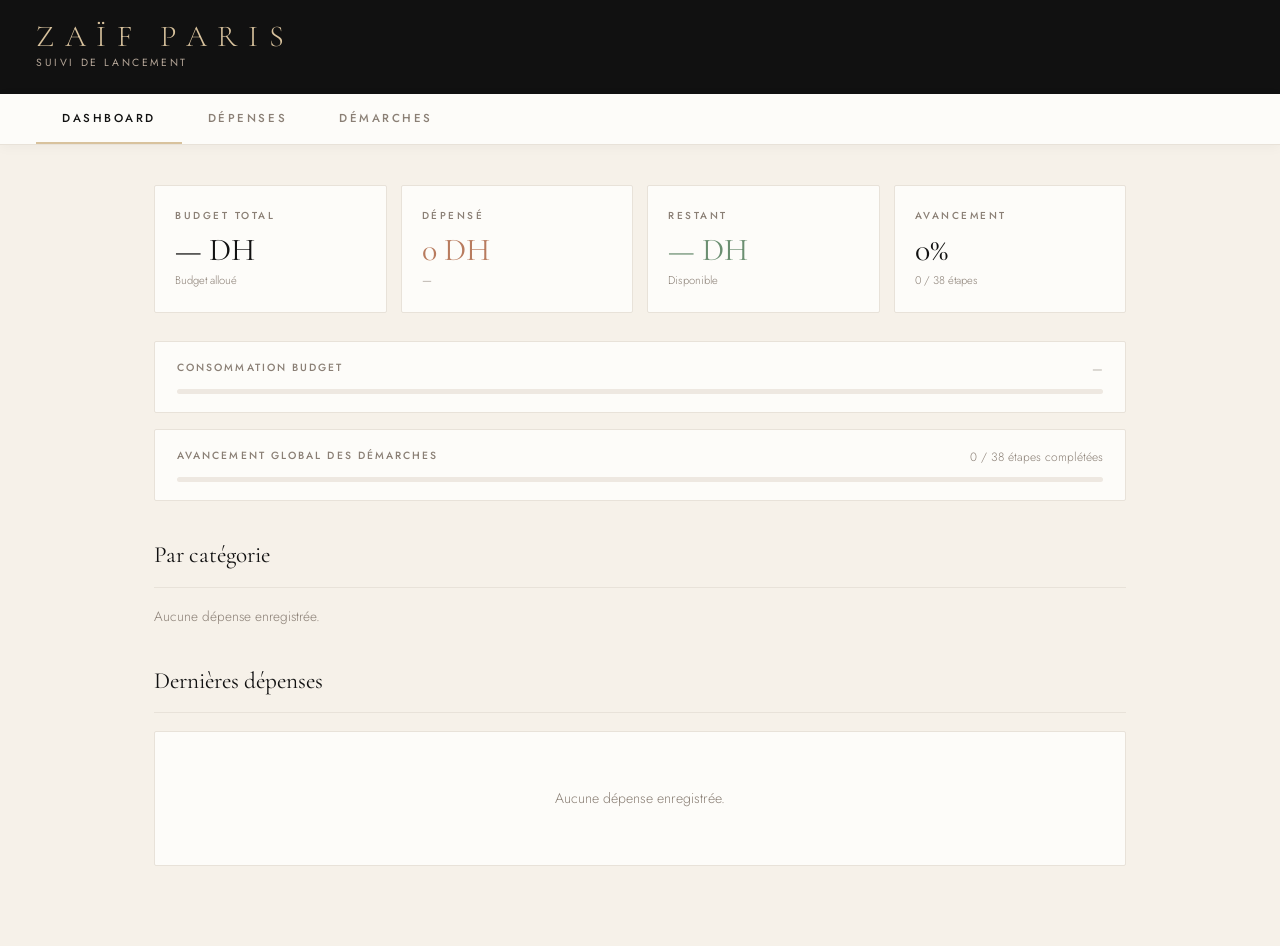
==== suivi-lancement.html @ 3d352a29 "Ajoute l'outil de suivi lancement ZAÏF PARIS - Dashboard avec KPIs (budget, dépensé, restant, avance" ====
<!DOCTYPE html>
<html lang="fr">
<head>
    <meta charset="UTF-8">
    <meta name="viewport" content="width=device-width, initial-scale=1.0">
    <title>ZAÏF PARIS — Suivi Lancement</title>
    <style>
@import url('https://fonts.googleapis.com/css2?family=Cormorant+Garamond:ital,wght@0,300;0,400;0,500;0,600&family=Jost:wght@300;400;500;600&display=swap');

* { margin: 0; padding: 0; box-sizing: border-box; }

:root {
    --gold:        #D8C29D;
    --gold-dark:   #B7A89A;
    --ink:         #111111;
    --bg:          #F6F1E9;
    --bg-light:    #EEE8E1;
    --bg-white:    #FDFCF9;
    --text:        #111111;
    --text-muted:  #8a7f75;
    --border:      #D8C29D;
    --border-soft: #E8E2D9;
    --green:       #6B8F71;
    --red:         #B87B5E;
}

body {
    font-family: 'Jost', sans-serif;
    background: var(--bg);
    color: var(--text);
    line-height: 1.6;
    font-weight: 300;
    min-height: 100vh;
}

/* ── Header ── */
.header {
    background: var(--ink);
    color: white;
    padding: 22px 36px;
    display: flex;
    align-items: center;
    justify-content: space-between;
}

.brand-name {
    font-family: 'Cormorant Garamond', serif;
    font-size: 1.9em;
    font-weight: 300;
    letter-spacing: 0.35em;
    color: var(--gold);
    line-height: 1;
}

.brand-sub {
    font-size: 0.65em;
    letter-spacing: 0.25em;
    text-transform: uppercase;
    color: var(--gold-dark);
    font-family: 'Jost', sans-serif;
    font-weight: 400;
    margin-top: 3px;
}

#lastUpdated {
    font-size: 0.68em;
    color: var(--gold-dark);
    letter-spacing: 0.08em;
}

/* ── Nav ── */
.nav {
    background: var(--bg-white);
    border-bottom: 1px solid var(--border-soft);
    display: flex;
    padding: 0 36px;
    position: sticky;
    top: 0;
    z-index: 100;
    box-shadow: 0 2px 12px rgba(17,17,17,0.04);
}

.nav-btn {
    padding: 16px 26px;
    font-family: 'Jost', sans-serif;
    font-size: 0.72em;
    font-weight: 500;
    letter-spacing: 0.22em;
    text-transform: uppercase;
    background: none;
    border: none;
    border-bottom: 2px solid transparent;
    cursor: pointer;
    color: var(--text-muted);
    transition: all 0.2s;
}

.nav-btn.active  { color: var(--ink); border-bottom-color: var(--gold); }
.nav-btn:hover:not(.active) { color: var(--ink); }

/* ── Main ── */
.main {
    max-width: 1020px;
    margin: 0 auto;
    padding: 40px 24px 80px;
}

.tab-panel { display: none; }
.tab-panel.active { display: block; }

/* ── KPI grid ── */
.kpi-grid {
    display: grid;
    grid-template-columns: repeat(4, 1fr);
    gap: 14px;
    margin-bottom: 28px;
}

.kpi-card {
    background: var(--bg-white);
    border: 1px solid var(--border-soft);
    padding: 22px 20px;
    border-radius: 2px;
}

.kpi-label {
    font-size: 0.63em;
    font-weight: 500;
    letter-spacing: 0.25em;
    text-transform: uppercase;
    color: var(--text-muted);
    margin-bottom: 10px;
}

.kpi-value {
    font-family: 'Cormorant Garamond', serif;
    font-size: 2em;
    font-weight: 400;
    color: var(--ink);
    line-height: 1;
}

.kpi-value.green { color: var(--green); }
.kpi-value.red   { color: var(--red); }

.kpi-sub {
    font-size: 0.7em;
    color: var(--text-muted);
    margin-top: 6px;
}

/* ── Bar card ── */
.bar-card {
    background: var(--bg-white);
    border: 1px solid var(--border-soft);
    padding: 18px 22px;
    border-radius: 2px;
    margin-bottom: 16px;
}

.bar-header {
    display: flex;
    justify-content: space-between;
    margin-bottom: 10px;
}

.bar-label {
    font-size: 0.65em;
    font-weight: 500;
    letter-spacing: 0.2em;
    text-transform: uppercase;
    color: var(--text-muted);
}

.bar-value {
    font-size: 0.75em;
    color: var(--text-muted);
}

.bar-bg {
    height: 5px;
    background: var(--bg-light);
    border-radius: 3px;
    overflow: hidden;
}

.bar-fill {
    height: 100%;
    border-radius: 3px;
    transition: width 0.5s ease;
}

.bar-fill.budget  { background: var(--gold); }
.bar-fill.tasks   { background: var(--green); }
.bar-fill.over    { background: var(--red); }

/* ── Section title ── */
.section-title {
    font-family: 'Cormorant Garamond', serif;
    font-size: 1.45em;
    font-weight: 400;
    margin-bottom: 18px;
    padding-bottom: 12px;
    border-bottom: 1px solid var(--border-soft);
    margin-top: 36px;
}

.section-title:first-child { margin-top: 0; }

/* ── Budget setting ── */
.budget-setting {
    background: var(--bg-white);
    border: 1px solid var(--border-soft);
    padding: 18px 22px;
    border-radius: 2px;
    margin-bottom: 28px;
    display: flex;
    align-items: center;
    gap: 14px;
    flex-wrap: wrap;
}

.budget-setting label {
    font-size: 0.72em;
    font-weight: 500;
    letter-spacing: 0.18em;
    text-transform: uppercase;
    color: var(--text-muted);
}

/* ── Form inputs ── */
input[type="text"],
input[type="number"],
select {
    padding: 10px 14px;
    border: 1px solid var(--border-soft);
    border-radius: 2px;
    font-family: 'Jost', sans-serif;
    font-size: 0.9em;
    background: var(--bg);
    color: var(--text);
    font-weight: 300;
    transition: border-color 0.2s;
}

input[type="text"]:focus,
input[type="number"]:focus,
select:focus {
    outline: none;
    border-color: var(--gold);
    background: var(--bg-white);
}

/* ── Expense form ── */
.expense-form {
    background: var(--bg-white);
    border: 1px solid var(--border-soft);
    padding: 26px;
    border-radius: 2px;
    margin-bottom: 32px;
}

.form-row {
    display: grid;
    grid-template-columns: 2fr 1.4fr 1fr auto;
    gap: 12px;
    align-items: end;
}

.form-field label {
    display: block;
    font-size: 0.62em;
    font-weight: 500;
    letter-spacing: 0.2em;
    text-transform: uppercase;
    color: var(--text-muted);
    margin-bottom: 7px;
}

.form-field input,
.form-field select {
    width: 100%;
}

/* ── Buttons ── */
.btn {
    background: var(--ink);
    color: var(--bg-light);
    border: none;
    padding: 10px 22px;
    font-family: 'Jost', sans-serif;
    font-size: 0.72em;
    font-weight: 500;
    letter-spacing: 0.18em;
    text-transform: uppercase;
    cursor: pointer;
    border-radius: 2px;
    white-space: nowrap;
    transition: background 0.2s;
}

.btn:hover { background: #2a2a2a; }

.btn-ghost {
    background: transparent;
    color: var(--text-muted);
    border: 1px solid var(--border-soft);
    padding: 8px 16px;
    font-family: 'Jost', sans-serif;
    font-size: 0.68em;
    font-weight: 400;
    letter-spacing: 0.15em;
    text-transform: uppercase;
    cursor: pointer;
    border-radius: 2px;
    transition: all 0.2s;
}

.btn-ghost:hover { border-color: var(--gold-dark); color: var(--ink); }

/* ── Expense table ── */
.expense-table {
    width: 100%;
    border-collapse: collapse;
    background: var(--bg-white);
    border: 1px solid var(--border-soft);
    border-radius: 2px;
    overflow: hidden;
}

.expense-table th {
    text-align: left;
    font-size: 0.62em;
    font-weight: 500;
    letter-spacing: 0.22em;
    text-transform: uppercase;
    color: var(--text-muted);
    padding: 11px 16px;
    border-bottom: 1px solid var(--border-soft);
    background: var(--bg-white);
}

.expense-table td {
    padding: 13px 16px;
    font-size: 0.88em;
    border-bottom: 1px solid var(--border-soft);
    background: var(--bg-white);
}

.expense-table tbody tr:last-child td { border-bottom: none; }
.expense-table tbody tr:hover td { background: var(--bg); }

.amount-cell {
    font-weight: 500;
    color: var(--red);
    font-variant-numeric: tabular-nums;
}

.cat-badge {
    display: inline-block;
    padding: 3px 10px;
    border: 1px solid var(--border-soft);
    border-radius: 20px;
    font-size: 0.82em;
    color: var(--text-muted);
}

.btn-del {
    background: none;
    border: none;
    color: #ccc;
    cursor: pointer;
    font-size: 0.9em;
    padding: 4px 8px;
    border-radius: 2px;
    transition: all 0.15s;
}

.btn-del:hover { background: #fdf3ee; color: var(--red); }

/* ── Empty state ── */
.empty-state {
    text-align: center;
    padding: 52px 24px;
    color: var(--text-muted);
    font-size: 0.88em;
    background: var(--bg-white);
    border: 1px solid var(--border-soft);
    border-radius: 2px;
    line-height: 2;
}

/* ── Category summary ── */
.cat-grid {
    display: grid;
    grid-template-columns: repeat(auto-fill, minmax(170px, 1fr));
    gap: 12px;
    margin-bottom: 32px;
}

.cat-card {
    background: var(--bg-white);
    border: 1px solid var(--border-soft);
    padding: 16px 18px;
    border-radius: 2px;
}

.cat-name {
    font-size: 0.65em;
    letter-spacing: 0.15em;
    text-transform: uppercase;
    color: var(--text-muted);
    margin-bottom: 8px;
}

.cat-amount {
    font-family: 'Cormorant Garamond', serif;
    font-size: 1.5em;
    font-weight: 400;
    color: var(--ink);
}

/* ── Phase cards ── */
.phase-card {
    background: var(--bg-white);
    border: 1px solid var(--border-soft);
    border-radius: 2px;
    margin-bottom: 14px;
    overflow: hidden;
}

.phase-header {
    padding: 16px 22px;
    border-bottom: 1px solid transparent;
    display: flex;
    align-items: center;
    justify-content: space-between;
    cursor: pointer;
    user-select: none;
    transition: background 0.15s;
}

.phase-header:hover { background: var(--bg); }
.phase-card.open .phase-header { border-bottom-color: var(--border-soft); }

.phase-left {
    display: flex;
    align-items: center;
    gap: 12px;
}

.phase-emoji { font-size: 1.15em; }

.phase-name {
    font-family: 'Cormorant Garamond', serif;
    font-size: 1.1em;
    font-weight: 500;
}

.phase-duration {
    font-size: 0.68em;
    color: var(--text-muted);
    letter-spacing: 0.12em;
    text-transform: uppercase;
    margin-left: 6px;
}

.phase-right {
    display: flex;
    align-items: center;
    gap: 14px;
}

.phase-count {
    font-size: 0.72em;
    color: var(--text-muted);
    font-weight: 500;
    min-width: 36px;
    text-align: right;
}

.mini-bar {
    width: 72px;
    height: 3px;
    background: var(--bg-light);
    border-radius: 2px;
}

.mini-fill {
    height: 100%;
    background: var(--gold);
    border-radius: 2px;
    transition: width 0.4s;
}

.mini-fill.complete { background: var(--green); }

.chevron {
    font-size: 0.72em;
    color: var(--text-muted);
    transition: transform 0.3s;
    margin-left: 4px;
}

.phase-card.open .chevron { transform: rotate(180deg); }

.phase-tasks { display: none; }
.phase-card.open .phase-tasks { display: block; }

/* ── Task items ── */
.task-item {
    display: flex;
    align-items: flex-start;
    gap: 14px;
    padding: 13px 22px;
    cursor: pointer;
    transition: background 0.12s;
    border-bottom: 1px solid var(--border-soft);
}

.task-item:last-child { border-bottom: none; }
.task-item:hover { background: var(--bg); }

.task-box {
    width: 17px;
    height: 17px;
    border: 1.5px solid var(--border);
    border-radius: 2px;
    flex-shrink: 0;
    margin-top: 3px;
    display: flex;
    align-items: center;
    justify-content: center;
    font-size: 0.7em;
    transition: all 0.2s;
    color: transparent;
}

.task-item.done .task-box {
    background: var(--green);
    border-color: var(--green);
    color: white;
}

.task-text {
    font-size: 0.88em;
    font-weight: 300;
    line-height: 1.55;
    flex: 1;
}

.task-item.done .task-text {
    text-decoration: line-through;
    color: var(--text-muted);
}

/* ── Responsive ── */
@media (max-width: 800px) {
    .kpi-grid  { grid-template-columns: 1fr 1fr; }
    .form-row  { grid-template-columns: 1fr 1fr; }
    .header    { padding: 16px 20px; }
    .nav       { padding: 0 12px; }
    .main      { padding: 24px 16px 60px; }
}

@media (max-width: 500px) {
    .kpi-grid  { grid-template-columns: 1fr 1fr; }
    .form-row  { grid-template-columns: 1fr; }
    .brand-name { font-size: 1.4em; }
    .nav-btn   { padding: 14px 14px; font-size: 0.65em; letter-spacing: 0.12em; }
}
    </style>
</head>
<body>

<div class="header">
    <div>
        <div class="brand-name">ZAÏF PARIS</div>
        <div class="brand-sub">Suivi de lancement</div>
    </div>
    <div id="lastUpdated"></div>
</div>

<nav class="nav">
    <button class="nav-btn active"  onclick="switchTab('dashboard', this)">Dashboard</button>
    <button class="nav-btn"         onclick="switchTab('depenses',  this)">Dépenses</button>
    <button class="nav-btn"         onclick="switchTab('demarches', this)">Démarches</button>
</nav>

<div class="main">

    <!-- ══ DASHBOARD ══ -->
    <div class="tab-panel active" id="tab-dashboard">

        <div class="kpi-grid">
            <div class="kpi-card">
                <div class="kpi-label">Budget total</div>
                <div class="kpi-value" id="kpi-budget">— DH</div>
                <div class="kpi-sub">Budget alloué</div>
            </div>
            <div class="kpi-card">
                <div class="kpi-label">Dépensé</div>
                <div class="kpi-value red" id="kpi-spent">0 DH</div>
                <div class="kpi-sub" id="kpi-spent-pct">—</div>
            </div>
            <div class="kpi-card">
                <div class="kpi-label">Restant</div>
                <div class="kpi-value green" id="kpi-remaining">— DH</div>
                <div class="kpi-sub">Disponible</div>
            </div>
            <div class="kpi-card">
                <div class="kpi-label">Avancement</div>
                <div class="kpi-value" id="kpi-pct">0%</div>
                <div class="kpi-sub" id="kpi-tasks-count">0 / 0 étapes</div>
            </div>
        </div>

        <div class="bar-card">
            <div class="bar-header">
                <span class="bar-label">Consommation budget</span>
                <span class="bar-value" id="bar-budget-label">—</span>
            </div>
            <div class="bar-bg">
                <div class="bar-fill budget" id="bar-budget" style="width:0%"></div>
            </div>
        </div>

        <div class="bar-card">
            <div class="bar-header">
                <span class="bar-label">Avancement global des démarches</span>
                <span class="bar-value" id="bar-tasks-label">0 / 0 étapes complétées</span>
            </div>
            <div class="bar-bg">
                <div class="bar-fill tasks" id="bar-tasks" style="width:0%"></div>
            </div>
        </div>

        <h2 class="section-title">Par catégorie</h2>
        <div class="cat-grid" id="dash-cats"></div>

        <h2 class="section-title">Dernières dépenses</h2>
        <div id="dash-recent"></div>

    </div>

    <!-- ══ DÉPENSES ══ -->
    <div class="tab-panel" id="tab-depenses">

        <div class="budget-setting">
            <label>Budget total :</label>
            <input type="number" id="budgetInput" placeholder="Ex: 15000" min="0" style="width:150px;">
            <span style="font-size:0.82em;color:var(--text-muted);">DH</span>
            <button class="btn" onclick="saveBudget()">Enregistrer</button>
        </div>

        <div class="expense-form">
            <div style="font-family:'Cormorant Garamond',serif;font-size:1.2em;font-weight:500;margin-bottom:18px;color:var(--ink);">
                Ajouter une dépense
            </div>
            <div class="form-row">
                <div class="form-field">
                    <label>Description</label>
                    <input type="text" id="expDesc" placeholder="Ex: Commande tissu soie">
                </div>
                <div class="form-field">
                    <label>Catégorie</label>
                    <select id="expCat">
                        <option>Matières premières</option>
                        <option>Packaging</option>
                        <option>Identité visuelle &amp; Photo</option>
                        <option>Juridique &amp; Admin</option>
                        <option>Site web &amp; Tech</option>
                        <option>Marketing &amp; Pub</option>
                        <option>Logistique &amp; Livraison</option>
                        <option>Divers</option>
                    </select>
                </div>
                <div class="form-field">
                    <label>Montant (DH)</label>
                    <input type="number" id="expAmount" placeholder="Ex: 1 200" min="0">
                </div>
                <div style="padding-bottom:1px;">
                    <button class="btn" onclick="addExpense()">+ Ajouter</button>
                </div>
            </div>
        </div>

        <h2 class="section-title">Toutes les dépenses</h2>
        <div id="all-expenses"></div>

    </div>

    <!-- ══ DÉMARCHES ══ -->
    <div class="tab-panel" id="tab-demarches">

        <div style="display:flex;align-items:center;justify-content:space-between;margin-bottom:24px;flex-wrap:wrap;gap:12px;">
            <p style="font-size:0.83em;color:var(--text-muted);">Clique sur une étape pour la cocher. Clique sur une phase pour l'ouvrir.</p>
            <button class="btn-ghost" onclick="resetTasks()">Réinitialiser tout</button>
        </div>
        <div id="phases-container"></div>

    </div>

</div>

<script>
// ── DONNÉES DÉMARCHES ──────────────────────────────────────────────────────────
const PHASES = [
    {
        id: 'fondations', name: 'Phase 1 — Fondations', emoji: '🏗️', duration: 'Mois 1',
        tasks: [
            { id: 'f1', text: 'Enregistrer la marque ZAÏF PARIS — OMPIC (Maroc) ou INPI (France)' },
            { id: 'f2', text: 'Choisir et créer le statut juridique (auto-entrepreneur, SARL…)' },
            { id: 'f3', text: 'Ouvrir un compte bancaire professionnel dédié à la marque' },
            { id: 'f4', text: 'Définir le budget total de lancement et les lignes de dépenses' },
            { id: 'f5', text: 'Créer le logo et la charte graphique complète (couleurs, typos)' },
            { id: 'f6', text: 'Réserver le nom de domaine (ex : zaifparis.com / .ma)' },
            { id: 'f7', text: 'Créer le compte Instagram Business @zaifparis' },
            { id: 'f8', text: 'Créer le compte WhatsApp Business avec catalogue produit' },
        ]
    },
    {
        id: 'produit', name: 'Phase 2 — Produit', emoji: '🧣', duration: 'Mois 1–2',
        tasks: [
            { id: 'p1', text: 'Identifier et contacter des fournisseurs de tissus qualité (France / Maroc)' },
            { id: 'p2', text: 'Commander des échantillons — minimum 3 à 5 tissus différents' },
            { id: 'p3', text: 'Tester la qualité : lavage, durabilité, tenue des couleurs, odeur' },
            { id: 'p4', text: 'Sélectionner la gamme de lancement (couleurs, styles, longueurs)' },
            { id: 'p5', text: 'Passer la commande du premier stock de lancement' },
            { id: 'p6', text: 'Créer le packaging : boîtes, étiquettes, pochettes tissu, carte merci' },
            { id: 'p7', text: 'Organiser une session photo produit professionnelle' },
            { id: 'p8', text: 'Filmer des vidéos unboxing et texture pour les réseaux sociaux' },
        ]
    },
    {
        id: 'digital', name: 'Phase 3 — Digital & Marketing', emoji: '📱', duration: 'Mois 2',
        tasks: [
            { id: 'd1', text: 'Créer le site e-commerce (Shopify / WooCommerce / YouCan)' },
            { id: 'd2', text: 'Configurer le paiement en ligne : CMI, Maroc Pay ou Stripe' },
            { id: 'd3', text: 'Rédiger les fiches produits en français et en arabe' },
            { id: 'd4', text: 'Préparer au minimum 15 posts Instagram avant le jour J' },
            { id: 'd5', text: 'Créer les story highlights : produit, qualité, valeurs, FAQ' },
            { id: 'd6', text: 'Identifier 5 à 10 micro-influenceurs Maroc / France (hijab, mode)' },
            { id: 'd7', text: 'Envoyer des produits aux influenceurs sélectionnés pour test' },
            { id: 'd8', text: 'Configurer Google Analytics et Meta Pixel sur le site' },
        ]
    },
    {
        id: 'lancement', name: 'Phase 4 — Lancement', emoji: '🚀', duration: 'Mois 3',
        tasks: [
            { id: 'l1', text: 'Tester le parcours commande complet de A à Z (paiement → livraison)' },
            { id: 'l2', text: 'Signer avec un partenaire livraison : Amana, Chronopost Maroc, Colissimo…' },
            { id: 'l3', text: 'Contacter la liste d\'attente collectée via le questionnaire' },
            { id: 'l4', text: 'Annoncer la date de lancement sur Instagram (compte à rebours)' },
            { id: 'l5', text: 'Mettre en ligne officielle la première collection' },
            { id: 'l6', text: 'Publier sur tous les canaux : Instagram, WhatsApp, TikTok, Facebook' },
            { id: 'l7', text: 'Traiter les premières commandes sous 24h et envoyer un message de suivi' },
        ]
    },
    {
        id: 'croissance', name: 'Phase 5 — Croissance', emoji: '📈', duration: 'Mois 4+',
        tasks: [
            { id: 'c1', text: 'Collecter et analyser les retours des premières clientes' },
            { id: 'c2', text: 'Réajuster le stock selon la demande réelle (couleurs, styles)' },
            { id: 'c3', text: 'Lancer un programme de parrainage (code promo par cliente)' },
            { id: 'c4', text: 'Planifier la collection 2 : nouveaux coloris, nouvelles matières' },
            { id: 'c5', text: 'Lancer les premières publicités payantes Instagram / Facebook Ads' },
            { id: 'c6', text: 'Demander des avis Google / Trustpilot aux clientes satisfaites' },
            { id: 'c7', text: 'Explorer un pop-up store, un marché ou un dépôt-vente boutique' },
        ]
    }
];

const CATS = [
    'Matières premières','Packaging','Identité visuelle & Photo',
    'Juridique & Admin','Site web & Tech','Marketing & Pub',
    'Logistique & Livraison','Divers'
];

// ── STORAGE ───────────────────────────────────────────────────────────────────
function load() {
    return {
        budget:   parseFloat(localStorage.getItem('zaif_budget') || '0'),
        expenses: JSON.parse(localStorage.getItem('zaif_expenses') || '[]'),
        tasks:    JSON.parse(localStorage.getItem('zaif_tasks')    || '{}'),
    };
}

function save(d) {
    localStorage.setItem('zaif_budget',   String(d.budget));
    localStorage.setItem('zaif_expenses', JSON.stringify(d.expenses));
    localStorage.setItem('zaif_tasks',    JSON.stringify(d.tasks));
    const now = new Date();
    document.getElementById('lastUpdated').textContent =
        'Sauvegardé à ' + now.toLocaleTimeString('fr-FR', { hour: '2-digit', minute: '2-digit' });
}

// ── ACTIONS ───────────────────────────────────────────────────────────────────
function saveBudget() {
    const v = parseFloat(document.getElementById('budgetInput').value);
    if (isNaN(v) || v < 0) return;
    const d = load();
    d.budget = v;
    save(d);
    render();
}

function addExpense() {
    const desc   = document.getElementById('expDesc').value.trim();
    const cat    = document.getElementById('expCat').value;
    const amount = parseFloat(document.getElementById('expAmount').value);
    if (!desc || isNaN(amount) || amount <= 0) {
        alert('Merci de remplir la description et le montant.');
        return;
    }
    const d = load();
    d.expenses.push({ id: Date.now(), desc, cat, amount, date: new Date().toISOString() });
    save(d);
    document.getElementById('expDesc').value   = '';
    document.getElementById('expAmount').value = '';
    render();
}

function deleteExpense(id) {
    if (!confirm('Supprimer cette dépense ?')) return;
    const d = load();
    d.expenses = d.expenses.filter(e => e.id !== id);
    save(d);
    render();
}

function toggleTask(taskId) {
    const d = load();
    d.tasks[taskId] = !d.tasks[taskId];
    save(d);
    render();
}

function togglePhase(id) {
    document.getElementById('phase-' + id).classList.toggle('open');
}

function resetTasks() {
    if (!confirm('Réinitialiser toutes les étapes complétées ?')) return;
    const d = load();
    d.tasks = {};
    save(d);
    render();
}

function switchTab(name, btn) {
    document.querySelectorAll('.tab-panel').forEach(p => p.classList.remove('active'));
    document.querySelectorAll('.nav-btn').forEach(b => b.classList.remove('active'));
    document.getElementById('tab-' + name).classList.add('active');
    btn.classList.add('active');
}

// ── RENDER ────────────────────────────────────────────────────────────────────
function fmt(n) {
    return Number(n || 0).toLocaleString('fr-FR') + ' DH';
}

function fmtDate(iso) {
    return new Date(iso).toLocaleDateString('fr-FR', { day: '2-digit', month: '2-digit', year: 'numeric' });
}

function render() {
    const d = load();
    const spent    = d.expenses.reduce((s, e) => s + e.amount, 0);
    const rem      = d.budget - spent;
    const budPct   = d.budget > 0 ? Math.min(Math.round(spent / d.budget * 100), 100) : 0;
    const allTasks = PHASES.flatMap(p => p.tasks);
    const done     = allTasks.filter(t => d.tasks[t.id]).length;
    const taskPct  = allTasks.length ? Math.round(done / allTasks.length * 100) : 0;

    // ── KPIs ──
    document.getElementById('kpi-budget').textContent     = d.budget ? fmt(d.budget) : '— DH';
    document.getElementById('kpi-spent').textContent      = fmt(spent);
    document.getElementById('kpi-spent-pct').textContent  = d.budget ? budPct + '% du budget' : '—';
    const remEl = document.getElementById('kpi-remaining');
    remEl.textContent = d.budget ? fmt(rem) : '— DH';
    remEl.className   = 'kpi-value ' + (rem < 0 ? 'red' : 'green');
    document.getElementById('kpi-pct').textContent        = taskPct + '%';
    document.getElementById('kpi-tasks-count').textContent = done + ' / ' + allTasks.length + ' étapes';

    // ── Progress bars ──
    document.getElementById('bar-budget-label').textContent = d.budget ? fmt(spent) + ' / ' + fmt(d.budget) : '—';
    const bb = document.getElementById('bar-budget');
    bb.style.width  = budPct + '%';
    bb.className    = 'bar-fill ' + (budPct >= 100 ? 'over' : 'budget');
    document.getElementById('bar-tasks-label').textContent = done + ' / ' + allTasks.length + ' étapes complétées';
    document.getElementById('bar-tasks').style.width       = taskPct + '%';

    // ── Budget input sync ──
    if (d.budget) document.getElementById('budgetInput').value = d.budget;

    // ── Category summary ──
    const catTotals = {};
    CATS.forEach(c => { catTotals[c] = 0; });
    d.expenses.forEach(e => { catTotals[e.cat] = (catTotals[e.cat] || 0) + e.amount; });
    const activeCats = CATS.filter(c => catTotals[c] > 0);
    document.getElementById('dash-cats').innerHTML = activeCats.length
        ? activeCats.map(c => `
            <div class="cat-card">
                <div class="cat-name">${c}</div>
                <div class="cat-amount">${fmt(catTotals[c])}</div>
            </div>`).join('')
        : '<p style="color:var(--text-muted);font-size:0.85em;grid-column:1/-1;">Aucune dépense enregistrée.</p>';

    // ── Recent expenses (dashboard) ──
    const recent = [...d.expenses].sort((a, b) => b.id - a.id).slice(0, 5);
    document.getElementById('dash-recent').innerHTML = recent.length
        ? buildTable(recent, false)
        : '<div class="empty-state">Aucune dépense enregistrée.</div>';

    // ── All expenses ──
    const all = [...d.expenses].sort((a, b) => b.id - a.id);
    document.getElementById('all-expenses').innerHTML = all.length
        ? buildTable(all, true)
        : '<div class="empty-state">Aucune dépense pour l\'instant.<br>Ajoute ta première dépense ci-dessus.</div>';

    // ── Phases ──
    renderPhases(d);
}

function buildTable(list, canDelete) {
    const rows = list.map(e => `
        <tr>
            <td>${fmtDate(e.date)}</td>
            <td>${e.desc}</td>
            <td><span class="cat-badge">${e.cat}</span></td>
            <td class="amount-cell">${fmt(e.amount)}</td>
            <td>${canDelete ? `<button class="btn-del" onclick="deleteExpense(${e.id})">✕</button>` : ''}</td>
        </tr>`).join('');

    return `<table class="expense-table">
        <thead><tr>
            <th>Date</th>
            <th>Description</th>
            <th>Catégorie</th>
            <th>Montant</th>
            <th></th>
        </tr></thead>
        <tbody>${rows}</tbody>
    </table>`;
}

function renderPhases(d) {
    document.getElementById('phases-container').innerHTML = PHASES.map(phase => {
        const doneN  = phase.tasks.filter(t => d.tasks[t.id]).length;
        const total  = phase.tasks.length;
        const pct    = total ? Math.round(doneN / total * 100) : 0;
        const full   = doneN === total;

        const tasks = phase.tasks.map(t => {
            const ok = !!d.tasks[t.id];
            return `<div class="task-item ${ok ? 'done' : ''}" onclick="toggleTask('${t.id}')">
                <div class="task-box">✓</div>
                <div class="task-text">${t.text}</div>
            </div>`;
        }).join('');

        return `<div class="phase-card" id="phase-${phase.id}">
            <div class="phase-header" onclick="togglePhase('${phase.id}')">
                <div class="phase-left">
                    <span class="phase-emoji">${phase.emoji}</span>
                    <div>
                        <span class="phase-name">${phase.name}</span>
                        <span class="phase-duration">— ${phase.duration}</span>
                    </div>
                </div>
                <div class="phase-right">
                    <span class="phase-count">${doneN}/${total}</span>
                    <div class="mini-bar">
                        <div class="mini-fill ${full ? 'complete' : ''}" style="width:${pct}%"></div>
                    </div>
                    <span class="chevron">▼</span>
                </div>
            </div>
            <div class="phase-tasks">${tasks}</div>
        </div>`;
    }).join('');
}

// ── INIT ─────────────────────────────────────────────────────────────────────
render();
</script>
</body>
</html>
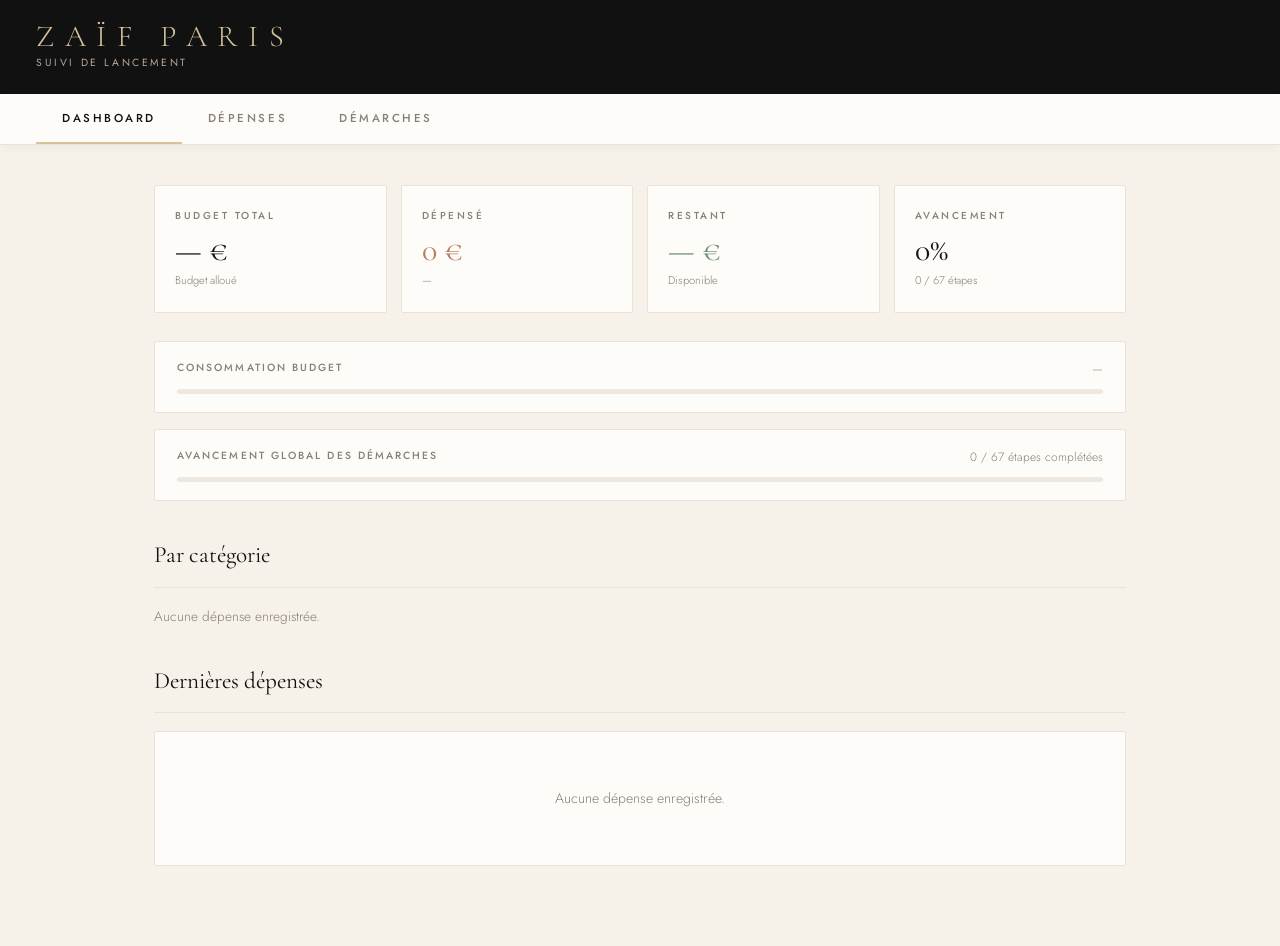
==== commit 780e4d7c: "Devise € + phases Comptes & Communication dans suivi-lancement" ====
--- a/suivi-lancement.html
+++ b/suivi-lancement.html
@@ -554,6 +554,65 @@
     color: var(--text-muted);
 }
 
+/* ── Add-task row ── */
+.add-task-row {
+    display: flex;
+    gap: 10px;
+    padding: 12px 22px;
+    border-top: 1px solid var(--border-soft);
+    background: var(--bg);
+}
+
+.add-task-input {
+    flex: 1;
+    border: 1px solid var(--border-soft);
+    border-radius: 2px;
+    padding: 8px 12px;
+    font-family: 'Jost', sans-serif;
+    font-size: 0.83em;
+    font-weight: 300;
+    background: var(--bg-white);
+    color: var(--ink);
+    outline: none;
+}
+
+.add-task-input:focus { border-color: var(--gold); }
+.add-task-input::placeholder { color: var(--text-muted); }
+
+.add-task-btn {
+    padding: 8px 16px;
+    background: var(--ink);
+    color: var(--gold);
+    border: none;
+    border-radius: 2px;
+    font-family: 'Jost', sans-serif;
+    font-size: 0.72em;
+    font-weight: 500;
+    letter-spacing: 0.15em;
+    text-transform: uppercase;
+    cursor: pointer;
+    white-space: nowrap;
+    transition: opacity 0.2s;
+}
+
+.add-task-btn:hover { opacity: 0.8; }
+
+.task-del {
+    background: none;
+    border: none;
+    color: var(--text-muted);
+    font-size: 0.78em;
+    cursor: pointer;
+    padding: 2px 5px;
+    border-radius: 2px;
+    flex-shrink: 0;
+    margin-top: 2px;
+    line-height: 1;
+    transition: color 0.15s;
+}
+
+.task-del:hover { color: var(--red); }
+
 /* ── Responsive ── */
 @media (max-width: 800px) {
     .kpi-grid  { grid-template-columns: 1fr 1fr; }
@@ -595,7 +654,7 @@
         <div class="kpi-grid">
             <div class="kpi-card">
                 <div class="kpi-label">Budget total</div>
-                <div class="kpi-value" id="kpi-budget">— DH</div>
+                <div class="kpi-value" id="kpi-budget">— €</div>
                 <div class="kpi-sub">Budget alloué</div>
             </div>
             <div class="kpi-card">
@@ -605,7 +664,7 @@
             </div>
             <div class="kpi-card">
                 <div class="kpi-label">Restant</div>
-                <div class="kpi-value green" id="kpi-remaining">— DH</div>
+                <div class="kpi-value green" id="kpi-remaining">— €</div>
                 <div class="kpi-sub">Disponible</div>
             </div>
             <div class="kpi-card">
@@ -649,7 +708,7 @@
         <div class="budget-setting">
             <label>Budget total :</label>
             <input type="number" id="budgetInput" placeholder="Ex: 15000" min="0" style="width:150px;">
-            <span style="font-size:0.82em;color:var(--text-muted);">DH</span>
+            <span style="font-size:0.82em;color:var(--text-muted);">€</span>
             <button class="btn" onclick="saveBudget()">Enregistrer</button>
         </div>
 
@@ -676,7 +735,7 @@
                     </select>
                 </div>
                 <div class="form-field">
-                    <label>Montant (DH)</label>
+                    <label>Montant (€)</label>
                     <input type="number" id="expAmount" placeholder="Ex: 1 200" min="0">
                 </div>
                 <div style="padding-bottom:1px;">
@@ -707,7 +766,7 @@
 // ── DONNÉES DÉMARCHES ──────────────────────────────────────────────────────────
 const PHASES = [
     {
-        id: 'fondations', name: 'Phase 1 — Fondations', emoji: '🏗️', duration: 'Mois 1',
+        id: 'fondations', name: 'Phase 1 — Fondations & Juridique', emoji: '🏗️', duration: 'Mois 1',
         tasks: [
             { id: 'f1', text: 'Enregistrer la marque ZAÏF PARIS — OMPIC (Maroc) ou INPI (France)' },
             { id: 'f2', text: 'Choisir et créer le statut juridique (auto-entrepreneur, SARL…)' },
@@ -720,7 +779,26 @@
         ]
     },
     {
-        id: 'produit', name: 'Phase 2 — Produit', emoji: '🧣', duration: 'Mois 1–2',
+        id: 'comptes', name: 'Phase 2 — Comptes & Outils', emoji: '💻', duration: 'Mois 1',
+        tasks: [
+            { id: 'ac1',  text: 'Créer le compte Instagram Business @zaifparis (photo de profil, bio, lien)' },
+            { id: 'ac2',  text: 'Créer la Page Facebook ZAÏF PARIS (catégorie : Boutique de vêtements)' },
+            { id: 'ac3',  text: 'Créer le compte TikTok @zaifparis' },
+            { id: 'ac4',  text: 'Créer le compte Pinterest ZAÏF PARIS (épingles produit + lifestyle)' },
+            { id: 'ac5',  text: 'Créer le compte WhatsApp Business (catalogue, message auto, horaires)' },
+            { id: 'ac6',  text: 'Créer l\'adresse email pro : contact@zaifparis.com (Google Workspace ou OVH)' },
+            { id: 'ac7',  text: 'Créer un Linktree ou Beacons pour centraliser tous les liens (bio Instagram)' },
+            { id: 'ac8',  text: 'Ouvrir un compte Meta Business Suite (gestion publicités Facebook / Instagram)' },
+            { id: 'ac9',  text: 'Créer un compte Google Analytics 4 et le connecter au site' },
+            { id: 'ac10', text: 'Créer un compte Mailchimp ou Brevo pour les newsletters et emails clients' },
+            { id: 'ac11', text: 'Créer un compte Canva Pro pour les visuels de la marque' },
+            { id: 'ac12', text: 'Créer un compte Notion ou Trello pour organiser le projet' },
+            { id: 'ac13', text: 'Créer le Google Business Profile (visibilité Maps + recherche locale)' },
+            { id: 'ac14', text: 'Créer un compte Stripe ou Sumeria pour les paiements en ligne' },
+        ]
+    },
+    {
+        id: 'produit', name: 'Phase 3 — Produit', emoji: '🧣', duration: 'Mois 1–2',
         tasks: [
             { id: 'p1', text: 'Identifier et contacter des fournisseurs de tissus qualité (France / Maroc)' },
             { id: 'p2', text: 'Commander des échantillons — minimum 3 à 5 tissus différents' },
@@ -733,7 +811,7 @@
         ]
     },
     {
-        id: 'digital', name: 'Phase 3 — Digital & Marketing', emoji: '📱', duration: 'Mois 2',
+        id: 'digital', name: 'Phase 4 — Digital & Site', emoji: '📱', duration: 'Mois 2',
         tasks: [
             { id: 'd1', text: 'Créer le site e-commerce (Shopify / WooCommerce / YouCan)' },
             { id: 'd2', text: 'Configurer le paiement en ligne : CMI, Maroc Pay ou Stripe' },
@@ -746,7 +824,27 @@
         ]
     },
     {
-        id: 'lancement', name: 'Phase 4 — Lancement', emoji: '🚀', duration: 'Mois 3',
+        id: 'communication', name: 'Phase 5 — Communication', emoji: '📣', duration: 'Mois 2–3',
+        tasks: [
+            { id: 'com1',  text: 'Définir la ligne éditoriale : ton de voix, valeurs, storytelling ZAÏF PARIS' },
+            { id: 'com2',  text: 'Rédiger les bios sur tous les réseaux (Instagram, Facebook, TikTok, Pinterest)' },
+            { id: 'com3',  text: 'Créer des templates Canva réutilisables aux couleurs ZAÏF PARIS' },
+            { id: 'com4',  text: 'Établir un calendrier éditorial sur 3 mois (posts, stories, reels, emailing)' },
+            { id: 'com5',  text: 'Préparer 20 visuels prêts à publier avant le lancement (photos + carrousels)' },
+            { id: 'com6',  text: 'Filmer 5 à 8 Reels teasers (behind the scenes, déballage, texture tissu)' },
+            { id: 'com7',  text: 'Définir une liste de 25 hashtags principaux (populaires + niche hijab)' },
+            { id: 'com8',  text: 'Créer les story highlights : Produit, Qualité, Valeurs, FAQ, Avis clientes' },
+            { id: 'com9',  text: 'Identifier 10 micro-influenceuses hijab France / Maroc / Belgique' },
+            { id: 'com10', text: 'Envoyer des colis presse à 3 à 5 influenceuses avant le lancement' },
+            { id: 'com11', text: 'Créer l\'email de bienvenue automatique pour les nouvelles abonnées' },
+            { id: 'com12', text: 'Préparer l\'annonce officielle de lancement (visuels + texte + date)' },
+            { id: 'com13', text: 'Planifier les publications du Jour J sur tous les canaux (Instagram, WhatsApp, email)' },
+            { id: 'com14', text: 'Créer un groupe WhatsApp VIP "Premières clientes ZAÏF PARIS"' },
+            { id: 'com15', text: 'Préparer une campagne email de re-lancement 1 semaine après le Jour J' },
+        ]
+    },
+    {
+        id: 'lancement', name: 'Phase 6 — Lancement', emoji: '🚀', duration: 'Mois 3',
         tasks: [
             { id: 'l1', text: 'Tester le parcours commande complet de A à Z (paiement → livraison)' },
             { id: 'l2', text: 'Signer avec un partenaire livraison : Amana, Chronopost Maroc, Colissimo…' },
@@ -758,7 +856,7 @@
         ]
     },
     {
-        id: 'croissance', name: 'Phase 5 — Croissance', emoji: '📈', duration: 'Mois 4+',
+        id: 'croissance', name: 'Phase 7 — Croissance', emoji: '📈', duration: 'Mois 4+',
         tasks: [
             { id: 'c1', text: 'Collecter et analyser les retours des premières clientes' },
             { id: 'c2', text: 'Réajuster le stock selon la demande réelle (couleurs, styles)' },
@@ -780,16 +878,18 @@
 // ── STORAGE ───────────────────────────────────────────────────────────────────
 function load() {
     return {
-        budget:   parseFloat(localStorage.getItem('zaif_budget') || '0'),
-        expenses: JSON.parse(localStorage.getItem('zaif_expenses') || '[]'),
-        tasks:    JSON.parse(localStorage.getItem('zaif_tasks')    || '{}'),
+        budget:      parseFloat(localStorage.getItem('zaif_budget')       || '0'),
+        expenses:    JSON.parse(localStorage.getItem('zaif_expenses')     || '[]'),
+        tasks:       JSON.parse(localStorage.getItem('zaif_tasks')        || '{}'),
+        customTasks: JSON.parse(localStorage.getItem('zaif_custom_tasks') || '[]'),
     };
 }
 
 function save(d) {
-    localStorage.setItem('zaif_budget',   String(d.budget));
-    localStorage.setItem('zaif_expenses', JSON.stringify(d.expenses));
-    localStorage.setItem('zaif_tasks',    JSON.stringify(d.tasks));
+    localStorage.setItem('zaif_budget',       String(d.budget));
+    localStorage.setItem('zaif_expenses',     JSON.stringify(d.expenses));
+    localStorage.setItem('zaif_tasks',        JSON.stringify(d.tasks));
+    localStorage.setItem('zaif_custom_tasks', JSON.stringify(d.customTasks));
     const now = new Date();
     document.getElementById('lastUpdated').textContent =
         'Sauvegardé à ' + now.toLocaleTimeString('fr-FR', { hour: '2-digit', minute: '2-digit' });
@@ -840,6 +940,27 @@
     document.getElementById('phase-' + id).classList.toggle('open');
 }
 
+function addCustomTask(phaseId) {
+    const input = document.getElementById('add-task-input-' + phaseId);
+    const text = input.value.trim();
+    if (!text) return;
+    const d = load();
+    d.customTasks.push({ id: 'custom_' + Date.now(), phaseId, text });
+    save(d);
+    input.value = '';
+    render();
+    document.getElementById('phase-' + phaseId).classList.add('open');
+}
+
+function deleteCustomTask(taskId) {
+    if (!confirm('Supprimer cette étape ?')) return;
+    const d = load();
+    d.customTasks = d.customTasks.filter(t => t.id !== taskId);
+    delete d.tasks[taskId];
+    save(d);
+    render();
+}
+
 function resetTasks() {
     if (!confirm('Réinitialiser toutes les étapes complétées ?')) return;
     const d = load();
@@ -857,7 +978,7 @@
 
 // ── RENDER ────────────────────────────────────────────────────────────────────
 function fmt(n) {
-    return Number(n || 0).toLocaleString('fr-FR') + ' DH';
+    return Number(n || 0).toLocaleString('fr-FR') + ' €';
 }
 
 function fmtDate(iso) {
@@ -869,16 +990,16 @@
     const spent    = d.expenses.reduce((s, e) => s + e.amount, 0);
     const rem      = d.budget - spent;
     const budPct   = d.budget > 0 ? Math.min(Math.round(spent / d.budget * 100), 100) : 0;
-    const allTasks = PHASES.flatMap(p => p.tasks);
+    const allTasks = [...PHASES.flatMap(p => p.tasks), ...d.customTasks];
     const done     = allTasks.filter(t => d.tasks[t.id]).length;
     const taskPct  = allTasks.length ? Math.round(done / allTasks.length * 100) : 0;
 
     // ── KPIs ──
-    document.getElementById('kpi-budget').textContent     = d.budget ? fmt(d.budget) : '— DH';
+    document.getElementById('kpi-budget').textContent     = d.budget ? fmt(d.budget) : '— €';
     document.getElementById('kpi-spent').textContent      = fmt(spent);
     document.getElementById('kpi-spent-pct').textContent  = d.budget ? budPct + '% du budget' : '—';
     const remEl = document.getElementById('kpi-remaining');
-    remEl.textContent = d.budget ? fmt(rem) : '— DH';
+    remEl.textContent = d.budget ? fmt(rem) : '— €';
     remEl.className   = 'kpi-value ' + (rem < 0 ? 'red' : 'green');
     document.getElementById('kpi-pct').textContent        = taskPct + '%';
     document.getElementById('kpi-tasks-count').textContent = done + ' / ' + allTasks.length + ' étapes';
@@ -947,18 +1068,32 @@
 
 function renderPhases(d) {
     document.getElementById('phases-container').innerHTML = PHASES.map(phase => {
-        const doneN  = phase.tasks.filter(t => d.tasks[t.id]).length;
-        const total  = phase.tasks.length;
+        const phaseCust    = d.customTasks.filter(t => t.phaseId === phase.id);
+        const allPhaseTasks = [...phase.tasks, ...phaseCust];
+        const doneN  = allPhaseTasks.filter(t => d.tasks[t.id]).length;
+        const total  = allPhaseTasks.length;
         const pct    = total ? Math.round(doneN / total * 100) : 0;
-        const full   = doneN === total;
-
-        const tasks = phase.tasks.map(t => {
-            const ok = !!d.tasks[t.id];
+        const full   = doneN === total && total > 0;
+
+        const tasks = allPhaseTasks.map(t => {
+            const ok       = !!d.tasks[t.id];
+            const isCustom = t.id.startsWith('custom_');
+            const delBtn   = isCustom
+                ? `<button class="task-del" onclick="event.stopPropagation();deleteCustomTask('${t.id}')" title="Supprimer">✕</button>`
+                : '';
             return `<div class="task-item ${ok ? 'done' : ''}" onclick="toggleTask('${t.id}')">
                 <div class="task-box">✓</div>
                 <div class="task-text">${t.text}</div>
+                ${delBtn}
             </div>`;
         }).join('');
+
+        const addForm = `<div class="add-task-row">
+            <input class="add-task-input" id="add-task-input-${phase.id}"
+                placeholder="Ajouter une étape personnalisée…"
+                onkeydown="if(event.key==='Enter')addCustomTask('${phase.id}')">
+            <button class="add-task-btn" onclick="addCustomTask('${phase.id}')">+ Ajouter</button>
+        </div>`;
 
         return `<div class="phase-card" id="phase-${phase.id}">
             <div class="phase-header" onclick="togglePhase('${phase.id}')">
@@ -977,7 +1112,7 @@
                     <span class="chevron">▼</span>
                 </div>
             </div>
-            <div class="phase-tasks">${tasks}</div>
+            <div class="phase-tasks">${tasks}${addForm}</div>
         </div>`;
     }).join('');
 }
